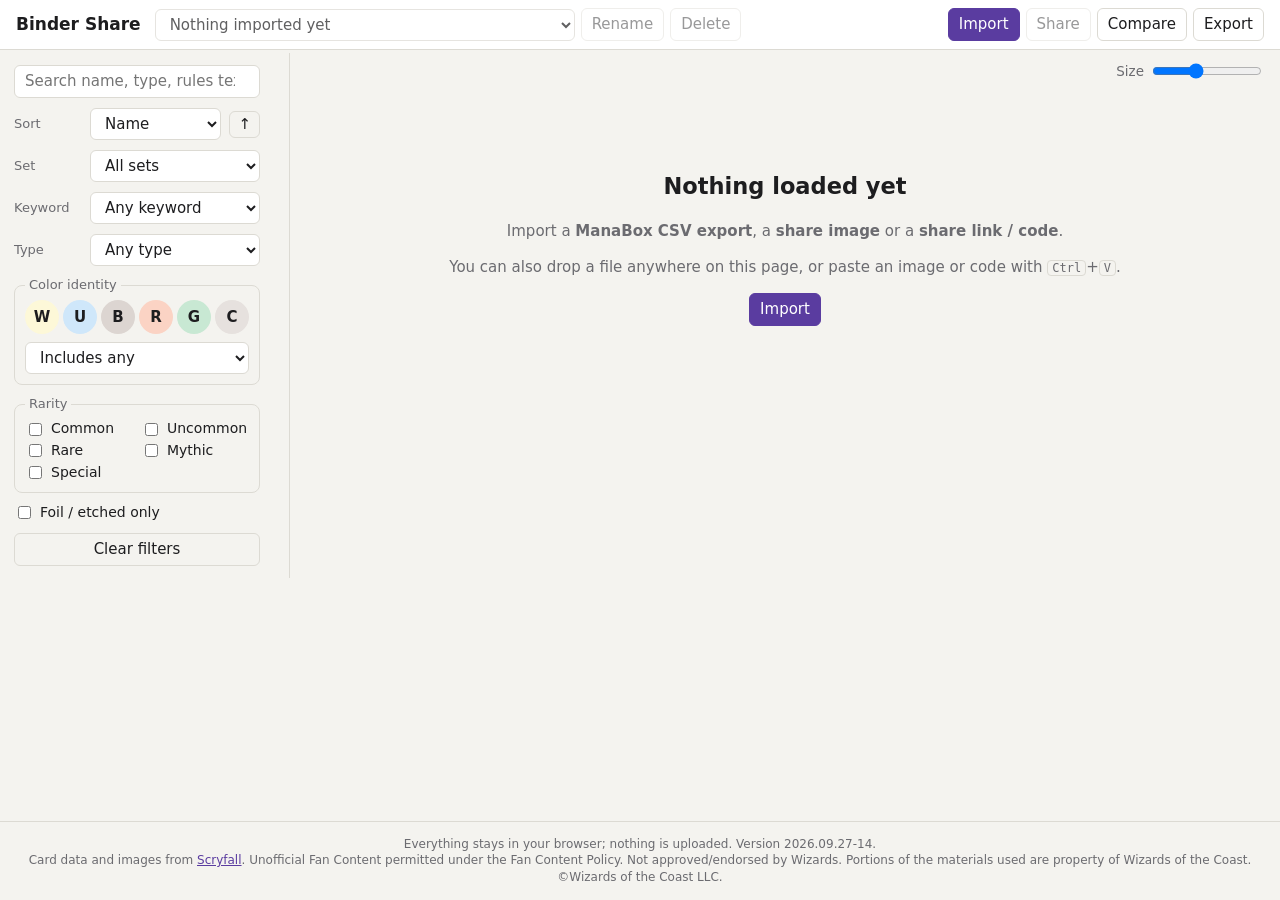
==== index.html @ 9ba2ac3d "merge fix #3" ====
<!doctype html>
<html lang="en">
<head>
<meta charset="utf-8">
<meta name="viewport" content="width=device-width, initial-scale=1">
<title>Binder Share</title>
<meta name="description" content="View, filter and share Magic: The Gathering collections from ManaBox CSV exports. No accounts, nothing stored on a server.">
<meta name="app-version" content="2026.09.27-14">
<link rel="stylesheet" href="style.css?v=2026.09.27-14">
</head>
<body>
<header class="topbar">
  <div class="brand">Binder Share</div>
  <div class="viewpick">
    <label for="viewSelect" class="sr">Showing</label>
    <select id="viewSelect" title="Collection or list to show"></select>
    <button id="renameView" class="ghost" title="Rename">Rename</button>
    <button id="deleteView" class="ghost" title="Remove from this browser">Delete</button>
  </div>
  <div class="actions">
    <button id="importBtn" class="primary">Import</button>
    <button id="shareBtn">Share</button>
    <button id="compareBtn" title="Check a want list against a collection">Compare</button>
    <button id="exportBtn" title="Export for ManaBox, Cardmarket, Moxfield…, or back up all your data">Export</button>
    <button id="filtersToggle" class="only-narrow">Filters</button>
  </div>
</header>

<div class="layout">
  <aside id="sidebar" class="sidebar">
    <div class="field">
      <input id="q" type="search" placeholder="Search name, type, rules text, set…" autocomplete="off">
    </div>
    <div class="field row">
      <label for="sort">Sort</label>
      <select id="sort">
        <option value="name">Name</option>
        <option value="ci">Color identity</option>
        <option value="cmc">Mana value</option>
        <option value="rarity">Rarity</option>
        <option value="price">Price</option>
        <option value="set">Set</option>
        <option value="type">Type</option>
        <option value="qty">Quantity</option>
      </select>
      <button id="sortDir" class="ghost small" title="Sort direction">↑</button>
    </div>
    <div class="field row"><label for="fSet">Set</label><select id="fSet"></select></div>
    <div class="field row"><label for="fKeyword">Keyword</label><select id="fKeyword"></select></div>
    <div class="field row"><label for="fType">Type</label><select id="fType"></select></div>
    <div class="field row" id="binderRow"><label for="fBinder">Binder</label><select id="fBinder"></select></div>
    <fieldset>
      <legend>Color identity</legend>
      <div class="pips" id="pips"></div>
      <select id="colorMode">
        <option value="any">Includes any</option>
        <option value="within">Within (deck identity)</option>
        <option value="exact">Exactly</option>
      </select>
    </fieldset>
    <fieldset>
      <legend>Rarity</legend>
      <div id="rarities" class="checks"></div>
    </fieldset>
    <label class="check"><input type="checkbox" id="fFoil"> Foil / etched only</label>
    <button id="clearFilters" class="ghost wide">Clear filters</button>
    <div class="sidebox" id="setAsideBox">
      <div class="sidelabel">Set aside to</div>
      <select id="activeList"></select>
      <p class="hint">Use <b>+</b> on a card, right-click (long-press on touch), or select cards with Ctrl/Shift-click and press <kbd>A</kbd>.</p>
    </div>
    <div class="sidebox" id="listBox" hidden>
      <p class="hint">In a list: <b>+</b>/<b>−</b> on a card, right-click for more. Select cards and press <kbd>Del</kbd> to remove.</p>
    </div>
  </aside>

  <main>
    <div class="statusbar">
      <span id="stats"></span>
      <span id="priceNote" class="pricenote" hidden><span id="priceWhen"></span><span id="priceChange"></span> <button id="refreshPrices" class="ghost small" title="Fetch current prices from Scryfall">Refresh</button></span>
      <span id="progress" hidden></span>
      <span id="wantChip" class="chip" hidden>Only cards on your want list <button id="wantChipClear" class="ghost small">Show all</button></span>
      <label class="zoom" title="Card size">Size <input id="zoom" type="range" min="100" max="260" value="160"></label>
    </div>
    <div id="empty" class="empty" hidden>
      <h2>Nothing loaded yet</h2>
      <p>Import a <b>ManaBox CSV export</b>, a <b>share image</b> or a <b>share link / code</b>.</p>
      <p>You can also drop a file anywhere on this page, or paste an image or code with <kbd>Ctrl</kbd>+<kbd>V</kbd>.</p>
      <button class="primary" id="emptyImport">Import</button>
    </div>
    <div id="grid" class="grid"></div>
  </main>
</div>

<footer>
  Everything stays in your browser; nothing is uploaded. <span id="appVersion"></span><br> Card data and images from
  <a href="https://scryfall.com" target="_blank" rel="noopener">Scryfall</a>.
  Unofficial Fan Content permitted under the Fan Content Policy. Not approved/endorsed by Wizards.
  Portions of the materials used are property of Wizards of the Coast. ©Wizards of the Coast LLC.
</footer>

<!-- card detail -->
<dialog id="detailDlg" class="dlg">
  <div class="dlg-body detail" id="detailBody"></div>
  <div class="dlg-foot"><div id="detailActions" class="grow"></div><button data-close>Close</button></div>
</dialog>

<!-- import -->
<dialog id="importDlg" class="dlg">
  <h2>Import</h2>
  <div class="dlg-body">
    <div id="dropZone" class="dropzone" tabindex="0">
      <b>Drop a ManaBox CSV, a share image or a backup file here</b>
      <span>or</span>
      <button id="pickFile" class="primary">Choose file…</button>
      <input id="fileInput" type="file" accept=".csv,text/csv,image/*,.json,application/json" hidden>
    </div>
    <label for="codeInput" class="sidelabel">…or paste a share link or code</label>
    <textarea id="codeInput" rows="3" placeholder="https://…#MTG1:…  or  MTG1:…"></textarea>
    <p class="hint">Tip: copy a share image in your chat app and press <kbd>Ctrl</kbd>+<kbd>V</kbd> anywhere on this page.</p>
    <p id="importMsg" class="msg"></p>
  </div>
  <div class="dlg-foot"><button id="importCode" class="primary">Import code</button><button data-close>Close</button></div>
</dialog>

<!-- share -->
<dialog id="shareDlg" class="dlg wide">
  <h2>Share</h2>
  <div class="dlg-body">
    <div class="share-top">
      <label>Title <input id="shareTitle" type="text" maxlength="80"></label>
      <span id="shareInfo" class="hint"></span>
    </div>
    <div class="seg" role="tablist" aria-label="What to share">
      <button role="tab" data-mode="sheet" aria-selected="true">Card sheet</button>
      <button role="tab" data-mode="qr" aria-selected="false">QR code only</button>
      <button role="tab" data-mode="text" aria-selected="false">Link / code</button>
    </div>
    <p id="modeHelp" class="hint"></p>
    <div id="sheetOpts" class="share-opts">
      <label>Columns <input id="shareCols" type="number" min="2" max="12" value="6"></label>
      <label class="check"><input id="sharePrices" type="checkbox" checked> Prices</label>
      <label class="check"><input id="sharePics" type="checkbox" checked> Card pictures</label>
    </div>
    <div id="imgWrap" class="sheet-wrap"><canvas id="sheet"></canvas></div>
    <div id="textWrap" class="textwrap" hidden>
      <label for="linkOut" class="sidelabel">Link: opens the site with these cards</label>
      <div class="copyrow"><input id="linkOut" type="text" readonly><button id="copyLink" class="primary">Copy link</button></div>
      <label for="codeOut" class="sidelabel">Code: paste into Import on the site</label>
      <div class="copyrow"><textarea id="codeOut" rows="4" readonly></textarea><button id="copyCode">Copy code</button></div>
    </div>
  </div>
  <div class="dlg-foot">
    <span id="shareMsg" class="msg grow"></span>
    <button id="copyImg" class="primary">Copy image</button>
    <button id="downloadImg">Download PNG</button>
    <button data-close>Close</button>
  </div>
</dialog>

<!-- compare want list -->
<dialog id="compareDlg" class="dlg wide">
  <h2>Compare a want list</h2>
  <div class="dlg-body">
    <div class="compare-in">
      <div class="grow">
        <label for="wantInput" class="sidelabel">Want list: copy it from Cardmarket (or type lines like “2 Sol Ring”) and paste here</label>
        <textarea id="wantInput" rows="7" placeholder="1&#10;Bloodstained Mire&#10;&#10;2 Sol Ring"></textarea>
      </div>
      <div class="compare-side">
        <label for="wantAgainst" class="sidelabel">Compare against</label>
        <select id="wantAgainst"></select>
        <button id="runCompare" class="primary">Compare</button>
      </div>
    </div>
    <p id="compareMsg" class="msg"></p>
    <div id="compareOut"></div>
  </div>
  <div class="dlg-foot">
    <button id="copyToBuy" disabled title="Cards you still need, one “quantity name” per line">Copy cards to buy</button>
    <button id="showOwned" disabled>Show owned in gallery</button>
    <button id="asideOwned" disabled title="Put the copies you own into a list, so you know what to pull from your binders">Set aside owned…</button>
    <button data-close>Close</button>
  </div>
</dialog>

<!-- export & backup -->
<dialog id="exportDlg" class="dlg wide">
  <h2>Export &amp; backup</h2>
  <div class="dlg-body">
    <p class="hint" id="exportWhat"></p>
    <fieldset class="formats">
      <legend>Format</legend>
      <label class="check"><input type="radio" name="fmt" value="manabox" checked> <span><b>ManaBox CSV</b> <span class="hint">same columns as a ManaBox export</span></span></label>
      <label class="check"><input type="radio" name="fmt" value="cardmarket"> <span><b>Cardmarket want list</b> <span class="hint">“1 Card Name” per line, for pasting</span></span></label>
      <label class="check"><input type="radio" name="fmt" value="moxfield"> <span><b>Moxfield / Archidekt / Arena text</b> <span class="hint">“1 Sol Ring (DSC) 94 *F*”</span></span></label>
      <label class="check"><input type="radio" name="fmt" value="csv"> <span><b>Spreadsheet CSV</b> <span class="hint">quantity, name, set, number, finish, rarity, price</span></span></label>
    </fieldset>
    <textarea id="exportOut" rows="10" readonly></textarea>
    <div class="row-btns">
      <button id="exportCopy" class="primary">Copy</button>
      <button id="exportDownload">Download file</button>
      <span id="exportMsg" class="msg"></span>
    </div>
    <hr class="sep">
    <h3 class="subhead">Backup</h3>
    <p class="hint">Everything is stored only in this browser. A backup file holds all your collections, lists and your last want list, so you can restore them after clearing browser data or move them to another device.</p>
    <div class="row-btns">
      <button id="backupBtn">Download backup</button>
      <button id="restoreBtn">Restore from backup…</button>
      <input id="restoreInput" type="file" accept=".json,application/json" hidden>
      <span id="backupMsg" class="msg"></span>
    </div>
  </div>
  <div class="dlg-foot"><button data-close>Close</button></div>
</dialog>

<!-- generic choice (replace / keep both …) -->
<dialog id="askDlg" class="dlg narrow">
  <h2 id="askTitle"></h2>
  <div class="dlg-body"><p id="askText"></p>
    <div id="askSelectWrap" class="ask-select" hidden><label for="askSelect" id="askSelectLabel"></label><select id="askSelect"></select></div>
  </div>
  <div class="dlg-foot" id="askBtns"></div>
</dialog>

<div id="ctxMenu" class="ctx" hidden></div>
<div id="toast" class="toast" hidden></div>
<div id="dropOverlay" class="drop-overlay" hidden>Drop to import</div>

<script src="vendor/qrcode-generator.js?v=2.0.4"></script>
<script src="vendor/zxing-reader.js?v=3.1.4"></script>
<script src="app.js?v=2026.09.27-14"></script>
</body>
</html>
---- style.css ----
:root {
  --bg: #f4f3ef; --panel: #ffffff; --fg: #1d1d1f; --muted: #6b6b70; --line: #dcdad3;
  --accent: #5a3ca0; --accent-fg: #ffffff; --sel: #2f7de1; --danger: #b3261e;
  --radius: 8px; --tile: 160px;
  color-scheme: light;
}
@media (prefers-color-scheme: dark) {
  :root {
    --bg: #141416; --panel: #1f1f23; --fg: #ececec; --muted: #9a9aa2; --line: #34343a;
    --accent: #a58bf0; --accent-fg: #141416; --sel: #5aa2ff; --danger: #ff8a80;
    color-scheme: dark;
  }
}
* { box-sizing: border-box; }
[hidden] { display: none !important; }
html, body { margin: 0; }
body {
  background: var(--bg); color: var(--fg);
  font: 15px/1.4 system-ui, -apple-system, "Segoe UI", Roboto, sans-serif;
  min-height: 100vh; display: flex; flex-direction: column;
}
a { color: var(--accent); }
button, input, select, textarea {
  font: inherit; color: var(--fg); background: var(--panel);
  border: 1px solid var(--line); border-radius: 6px; padding: 5px 10px;
}
button { cursor: pointer; }
button:hover { border-color: var(--muted); }
button.primary { background: var(--accent); color: var(--accent-fg); border-color: var(--accent); }
button.ghost { background: transparent; }
button.small { padding: 2px 8px; }
button.wide { width: 100%; }
button:disabled { opacity: .45; cursor: default; }
kbd { border: 1px solid var(--line); border-radius: 4px; padding: 0 4px; font-size: 12px; }
.sr { position: absolute; width: 1px; height: 1px; overflow: hidden; clip: rect(0 0 0 0); }

/* top bar */
.topbar {
  position: sticky; top: 0; z-index: 20; display: flex; flex-wrap: wrap; align-items: center;
  gap: 8px 14px; padding: 8px 16px; background: var(--panel); border-bottom: 1px solid var(--line);
}
.brand { font-weight: 700; font-size: 17px; }
.viewpick { display: flex; gap: 6px; align-items: center; flex: 1 1 280px; min-width: 0; }
.viewpick select { flex: 1 1 auto; min-width: 0; max-width: 420px; }
.actions { display: flex; flex-wrap: wrap; gap: 6px; }
.only-narrow { display: none; }

/* layout */
.layout { flex: 1; display: flex; align-items: flex-start; }
.sidebar {
  position: sticky; top: 53px; width: 290px; flex: 0 0 290px; max-height: calc(100vh - 53px);
  overflow-y: auto; overflow-x: hidden; scrollbar-gutter: stable;
  padding: 12px 14px; border-right: 1px solid var(--line); display: flex; flex-direction: column; gap: 10px;
}
.field input[type=search] { width: 100%; }
.field.row { display: flex; align-items: center; gap: 8px; }
.field.row label { flex: 0 0 68px; color: var(--muted); font-size: 13px; }
.field.row select { flex: 1; min-width: 0; }
fieldset { border: 1px solid var(--line); border-radius: var(--radius); padding: 6px 10px 10px; margin: 0; }
legend { color: var(--muted); font-size: 13px; padding: 0 4px; }
.pips { display: flex; gap: 4px; margin-bottom: 8px; }
.pips .pip { flex: 1 1 0; min-width: 0; max-width: 34px; aspect-ratio: 1; height: auto; }
.pip { width: 32px; height: 32px; padding: 0; border-radius: 50%; font-weight: 700; }
#colorMode { width: 100%; }
.checks { display: grid; grid-template-columns: 1fr 1fr; gap: 2px 8px; }
.check { display: flex; align-items: center; gap: 6px; font-size: 14px; cursor: pointer; }
.sidebox { border-top: 1px solid var(--line); padding-top: 10px; }
.sidebox select { width: 100%; }
.sidelabel { color: var(--muted); font-size: 13px; margin-bottom: 4px; display: block; }
.hint { color: var(--muted); font-size: 12.5px; margin: 6px 0 0; }

main { flex: 1; min-width: 0; padding: 0 16px 24px; }
.statusbar {
  display: flex; flex-wrap: wrap; align-items: center; gap: 6px 16px; padding: 10px 0;
  color: var(--muted); font-size: 13.5px;
}
#progress { color: var(--accent); }
.zoom { margin-left: auto; display: flex; align-items: center; gap: 6px; }
.zoom input { width: 110px; padding: 0; }

/* grid */
.grid { display: grid; grid-template-columns: repeat(auto-fill, minmax(var(--tile), 1fr)); gap: 14px; }
.tile { margin: 0; position: relative; user-select: none; -webkit-user-select: none; -webkit-touch-callout: none; }
.tile .art {
  position: relative; aspect-ratio: 488 / 680; border-radius: 4.75% / 3.5%; overflow: hidden;
  background: var(--line); cursor: pointer; outline: 3px solid transparent; outline-offset: 2px;
}
.tile.sel .art { outline-color: var(--sel); }
.tile img { width: 100%; height: 100%; display: block; object-fit: cover; }
.tile .ph {
  position: absolute; inset: 0; display: flex; flex-direction: column; align-items: center; justify-content: center;
  text-align: center; padding: 10px; font-size: 13px; gap: 6px; color: var(--muted);
}
.tile .ph b { color: var(--fg); }
.badge, .foil {
  position: absolute; font-size: 12px; font-weight: 700; color: #fff; border-radius: 10px; padding: 2px 7px;
  pointer-events: none;
}
.badge { top: 5%; right: 6%; background: rgba(0,0,0,.78); }
.foil { bottom: 4%; left: 6%; background: rgba(90,60,160,.92); }
.cap { display: flex; align-items: center; gap: 4px; margin-top: 4px; font-size: 12px; color: var(--muted); }
.cap .meta { flex: 1; min-width: 0; overflow: hidden; }
.cap .nm { color: var(--fg); font-weight: 600; white-space: nowrap; overflow: hidden; text-overflow: ellipsis; }
.cap .sub { display: flex; justify-content: space-between; gap: 4px; }
.cap .sub span:first-child { white-space: nowrap; overflow: hidden; text-overflow: ellipsis; }
.cap button { padding: 0; width: 28px; height: 28px; border-radius: 50%; font-weight: 700; flex: 0 0 auto; line-height: 1; }

.empty { text-align: center; padding: 60px 20px; color: var(--muted); }
.empty h2 { color: var(--fg); }

footer { color: var(--muted); font-size: 12px; text-align: center; padding: 14px 16px; border-top: 1px solid var(--line); }

/* dialogs */
.dlg {
  border: 1px solid var(--line); border-radius: 12px; background: var(--panel); color: var(--fg);
  padding: 0; width: min(760px, 94vw); max-height: 90vh;
}
.dlg[open] { display: flex; flex-direction: column; }
.dlg.wide { width: min(1200px, 96vw); }
.dlg::backdrop { background: rgba(0,0,0,.55); }
.dlg h2 { margin: 0; padding: 14px 18px 0; font-size: 18px; }
.dlg-body { padding: 14px 18px; overflow: auto; }
.dlg-foot {
  display: flex; flex-wrap: wrap; gap: 8px; align-items: center; justify-content: flex-end;
  padding: 10px 18px; border-top: 1px solid var(--line);
}
.grow { flex: 1; }
.msg { font-size: 13.5px; color: var(--muted); margin: 8px 0 0; }
.msg.err { color: var(--danger); }
.detail { display: flex; flex-wrap: wrap; gap: 18px; }
.detail .imgs { display: flex; gap: 8px; flex: 0 1 auto; }
.detail .imgs img { width: min(260px, 42vw); border-radius: 4.75% / 3.5%; }
.detail .txt { flex: 1 1 260px; }
.detail h3 { margin: 0 0 4px; }
.detail .oracle { white-space: pre-wrap; margin: 8px 0; }
.detail table { border-collapse: collapse; font-size: 14px; margin-top: 8px; }
.detail td { padding: 2px 12px 2px 0; vertical-align: top; }
.detail td:first-child { color: var(--muted); }
#detailActions { display: flex; flex-wrap: wrap; gap: 6px; align-items: center; }

.dropzone {
  border: 2px dashed var(--line); border-radius: var(--radius); padding: 26px 16px; text-align: center;
  display: flex; flex-direction: column; gap: 8px; align-items: center; margin-bottom: 14px;
}
.dropzone.over { border-color: var(--accent); }
#codeInput { width: 100%; font-family: ui-monospace, monospace; font-size: 12px; }

.share-top { display: flex; flex-wrap: wrap; gap: 8px 16px; align-items: center; margin-bottom: 12px; }
.share-top input { width: 260px; max-width: 70vw; }
.seg { display: inline-flex; border: 1px solid var(--line); border-radius: 8px; overflow: hidden; flex-wrap: wrap; }
.seg button { border: 0; border-radius: 0; padding: 7px 14px; background: transparent; }
.seg button + button { border-left: 1px solid var(--line); }
.seg button[aria-selected=true] { background: var(--accent); color: var(--accent-fg); }
.textwrap { display: flex; flex-direction: column; gap: 6px; margin-top: 10px; }
.copyrow { display: flex; gap: 8px; align-items: flex-start; margin-bottom: 8px; }
.copyrow input, .copyrow textarea { flex: 1; min-width: 0; font-family: ui-monospace, monospace; font-size: 12px; }
#sheetOpts { margin-bottom: 4px; }
.share-opts { display: flex; flex-wrap: wrap; gap: 10px 16px; align-items: center; }
.share-opts input[type=text] { width: 240px; }
.share-opts input[type=number] { width: 64px; }
.sheet-wrap { overflow: auto; border: 1px solid var(--line); border-radius: var(--radius); max-height: 60vh; margin-top: 10px; background: #f4f3ef; }
#sheet { display: block; max-width: 100%; height: auto; margin: 0 auto; }

/* context menu, toast, overlay */
.ctx {
  position: fixed; z-index: 50; min-width: 220px; background: var(--panel); border: 1px solid var(--line);
  border-radius: 8px; padding: 4px; box-shadow: 0 8px 28px rgba(0,0,0,.25);
}
.ctx .head { padding: 6px 10px; color: var(--muted); font-size: 12.5px; }
.ctx button {
  display: flex; justify-content: space-between; gap: 16px; width: 100%; text-align: left;
  border: 0; background: transparent; padding: 7px 10px; border-radius: 5px;
}
.ctx button:hover { background: var(--bg); }
.ctx button span { color: var(--muted); font-size: 12px; }
.ctx hr { border: 0; border-top: 1px solid var(--line); margin: 4px 0; }
.toast {
  position: fixed; left: 50%; bottom: 22px; transform: translateX(-50%); z-index: 60; max-width: 92vw;
  background: var(--fg); color: var(--bg); padding: 9px 16px; border-radius: 8px; font-size: 14px;
}
.drop-overlay {
  position: fixed; inset: 0; z-index: 70; display: flex; align-items: center; justify-content: center;
  background: rgba(90,60,160,.25); font-size: 24px; font-weight: 700; color: var(--fg);
  border: 4px dashed var(--accent); pointer-events: none;
}

/* narrow screens */
@media (max-width: 760px) {
  .only-narrow { display: inline-block; }
  .brand { display: none; }
  .topbar { padding: 8px 10px; }
  .topbar button { padding: 5px 9px; }
  .viewpick { flex-basis: 100%; }
  .sidebar {
    display: none; position: fixed; top: 0; left: 0; bottom: 0; z-index: 40; width: min(300px, 86vw);
    max-height: none; background: var(--panel); box-shadow: 0 0 30px rgba(0,0,0,.35);
  }
  .sidebar.open { display: flex; }
  main { padding: 0 10px 20px; }
  .grid { gap: 10px; }
  .zoom { display: none; }
  .seg { display: flex; flex-wrap: nowrap; width: 100%; }
  .seg button { flex: 1 1 auto; padding: 7px 6px; font-size: 14px; white-space: nowrap; }
  .grid { grid-template-columns: repeat(auto-fill, minmax(min(var(--tile), 44vw), 1fr)); }
}

/* compare */
.chip { display: inline-flex; align-items: center; gap: 6px; background: var(--accent); color: var(--accent-fg); border-radius: 14px; padding: 2px 4px 2px 10px; font-size: 13px; }
.chip button { color: var(--accent-fg); border-color: transparent; }
.compare-in { display: flex; flex-wrap: wrap; gap: 12px 16px; align-items: flex-end; }
.compare-in textarea { width: 100%; font-size: 13px; }
.compare-side { display: flex; flex-direction: column; gap: 8px; min-width: 220px; }
.cmp-sum { display: flex; flex-wrap: wrap; gap: 8px; margin: 12px 0 4px; }
.cmp-sum span { border-radius: 14px; padding: 3px 12px; font-weight: 600; font-size: 14px; }
.st-have { background: #2e7d32; color: #fff; }
.st-part { background: #b26a00; color: #fff; }
.st-need { background: var(--line); color: var(--fg); }
.cmp-table { width: 100%; border-collapse: collapse; font-size: 14px; margin-top: 10px; }
.cmp-table th { text-align: left; color: var(--muted); font-weight: 600; font-size: 12.5px; padding: 6px 8px; border-bottom: 1px solid var(--line); }
.cmp-table td { padding: 6px 8px; border-bottom: 1px solid var(--line); vertical-align: top; }
.cmp-table td.num { text-align: right; white-space: nowrap; }
.cmp-table .prints { color: var(--muted); font-size: 12.5px; }
.cmp-table tr.group td { background: var(--bg); font-weight: 700; }
.cmp-table th.num { text-align: right; }
.pricenote { display: inline-flex; align-items: center; gap: 6px; font-size: 12.5px; }
.statusbar #stats { color: var(--fg); }
#codeOut { word-break: break-all; resize: vertical; min-height: 4.5em; }

/* export, backup, choice dialog, price change */
.dlg.narrow { width: min(560px, 94vw); }
.formats { display: flex; flex-direction: column; gap: 6px; margin-bottom: 10px; }
.formats .check { align-items: flex-start; }
.formats .check input { margin-top: 3px; }
#exportOut { width: 100%; font-family: ui-monospace, monospace; font-size: 12px; white-space: pre; }
.row-btns { display: flex; flex-wrap: wrap; gap: 8px; align-items: center; margin-top: 8px; }
.row-btns .msg { margin: 0; }
.sep { border: 0; border-top: 1px solid var(--line); margin: 16px 0 10px; }
.subhead { margin: 0 0 4px; font-size: 16px; }
.up { color: #2e7d32; font-weight: 600; }
.down { color: var(--danger); font-weight: 600; }
@media (prefers-color-scheme: dark) { .up { color: #81c784; } }
#askText { white-space: pre-line; margin: 0; }

/* color identity pips in Magic's mana colors: pale when off, full color with a ring when selected */
.pip { --tint: #e2ddda; --full: #8e8884; --on-fg: #fff;
  background: var(--tint); color: #1d1d1f; border: 2px solid transparent; transition: background .12s, box-shadow .12s; }
.pip[data-c="W"] { --tint: #fdf8d8; --full: #efe0a0; --on-fg: #3a3000; }
.pip[data-c="U"] { --tint: #cfe7fa; --full: #1e6fc2; }
.pip[data-c="B"] { --tint: #dcd5d1; --full: #2b2522; }
.pip[data-c="R"] { --tint: #fbd3c4; --full: #d23a2e; }
.pip[data-c="G"] { --tint: #c8e8d3; --full: #1f8a4c; }
.pip[data-c="C"] { --tint: #e6e1de; --full: #8e8884; }
.pip:hover { border-color: var(--full); }
.pip.on { background: var(--full); color: var(--on-fg); border-color: var(--ring, var(--full)); box-shadow: 0 0 0 2px var(--panel), 0 0 0 4px var(--ring, var(--full)); }
@media (prefers-color-scheme: dark) { .pip[data-c="B"] { --ring: #cfc6c1; } }
.ask-select { display: flex; align-items: center; gap: 10px; margin-top: 14px; }
.ask-select label { color: var(--muted); font-size: 13.5px; }
.ask-select select { flex: 1; min-width: 0; }
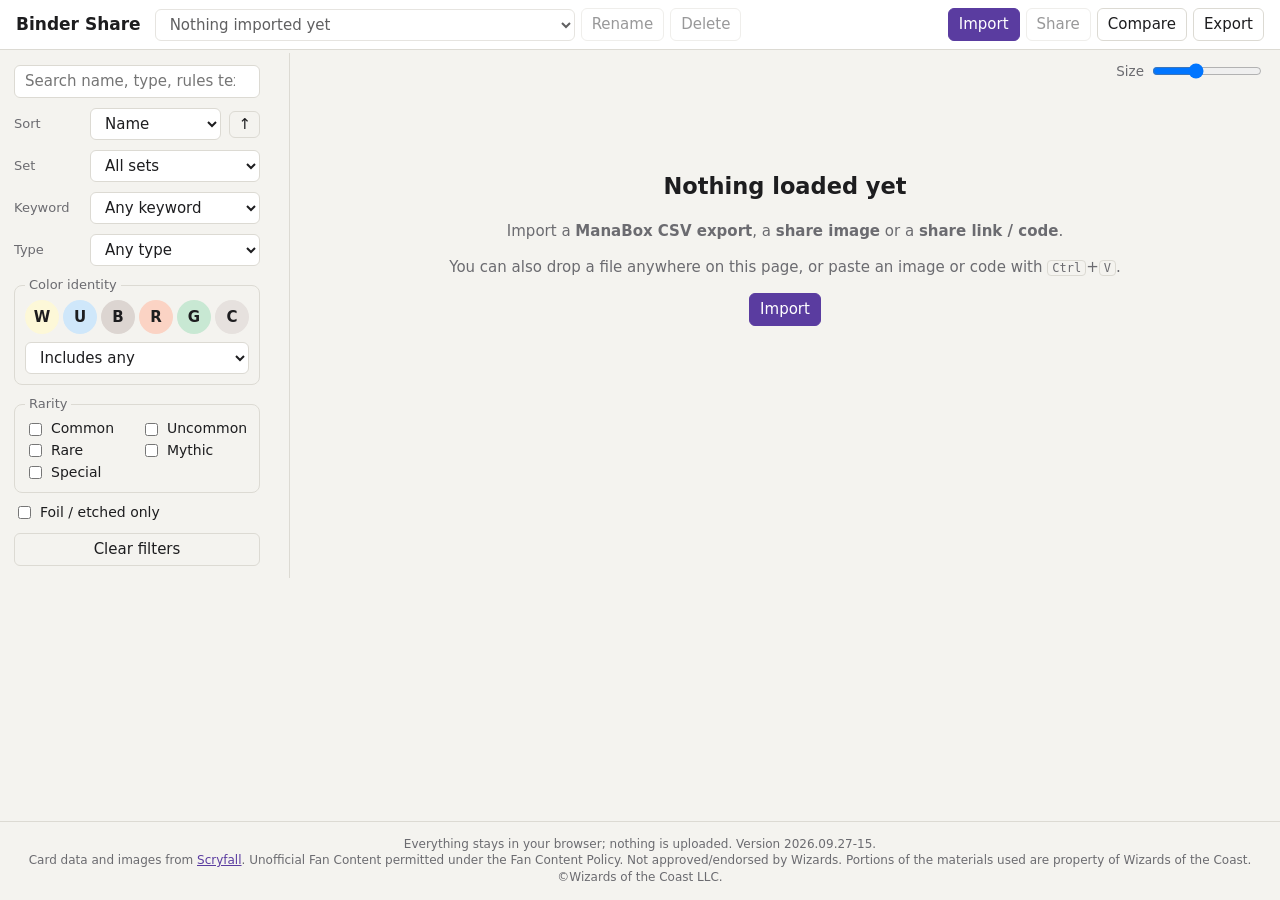
==== commit 3276d503: "Additional merge options when importing." ====
--- a/index.html
+++ b/index.html
@@ -5,8 +5,8 @@
 <meta name="viewport" content="width=device-width, initial-scale=1">
 <title>Binder Share</title>
 <meta name="description" content="View, filter and share Magic: The Gathering collections from ManaBox CSV exports. No accounts, nothing stored on a server.">
-<meta name="app-version" content="2026.09.27-14">
-<link rel="stylesheet" href="style.css?v=2026.09.27-14">
+<meta name="app-version" content="2026.09.27-15">
+<link rel="stylesheet" href="style.css?v=2026.09.27-15">
 </head>
 <body>
 <header class="topbar">
@@ -220,6 +220,8 @@
   <h2 id="askTitle"></h2>
   <div class="dlg-body"><p id="askText"></p>
     <div id="askSelectWrap" class="ask-select" hidden><label for="askSelect" id="askSelectLabel"></label><select id="askSelect"></select></div>
+    <p id="askHint" class="hint" hidden></p>
+    <fieldset id="askRadios" class="ask-radios" hidden><legend id="askRadiosLabel"></legend><div id="askRadioList"></div></fieldset>
   </div>
   <div class="dlg-foot" id="askBtns"></div>
 </dialog>
@@ -230,6 +232,6 @@
 
 <script src="vendor/qrcode-generator.js?v=2.0.4"></script>
 <script src="vendor/zxing-reader.js?v=3.1.4"></script>
-<script src="app.js?v=2026.09.27-14"></script>
+<script src="app.js?v=2026.09.27-15"></script>
 </body>
 </html>
--- a/style.css
+++ b/style.css
@@ -256,3 +256,7 @@
 .ask-select { display: flex; align-items: center; gap: 10px; margin-top: 14px; }
 .ask-select label { color: var(--muted); font-size: 13.5px; }
 .ask-select select { flex: 1; min-width: 0; }
+.ask-radios { margin-top: 12px; display: flex; flex-direction: column; gap: 4px; }
+.ask-radios .check { align-items: flex-start; }
+.ask-radios .check input { margin-top: 3px; }
+#askHint { margin-top: 8px; }
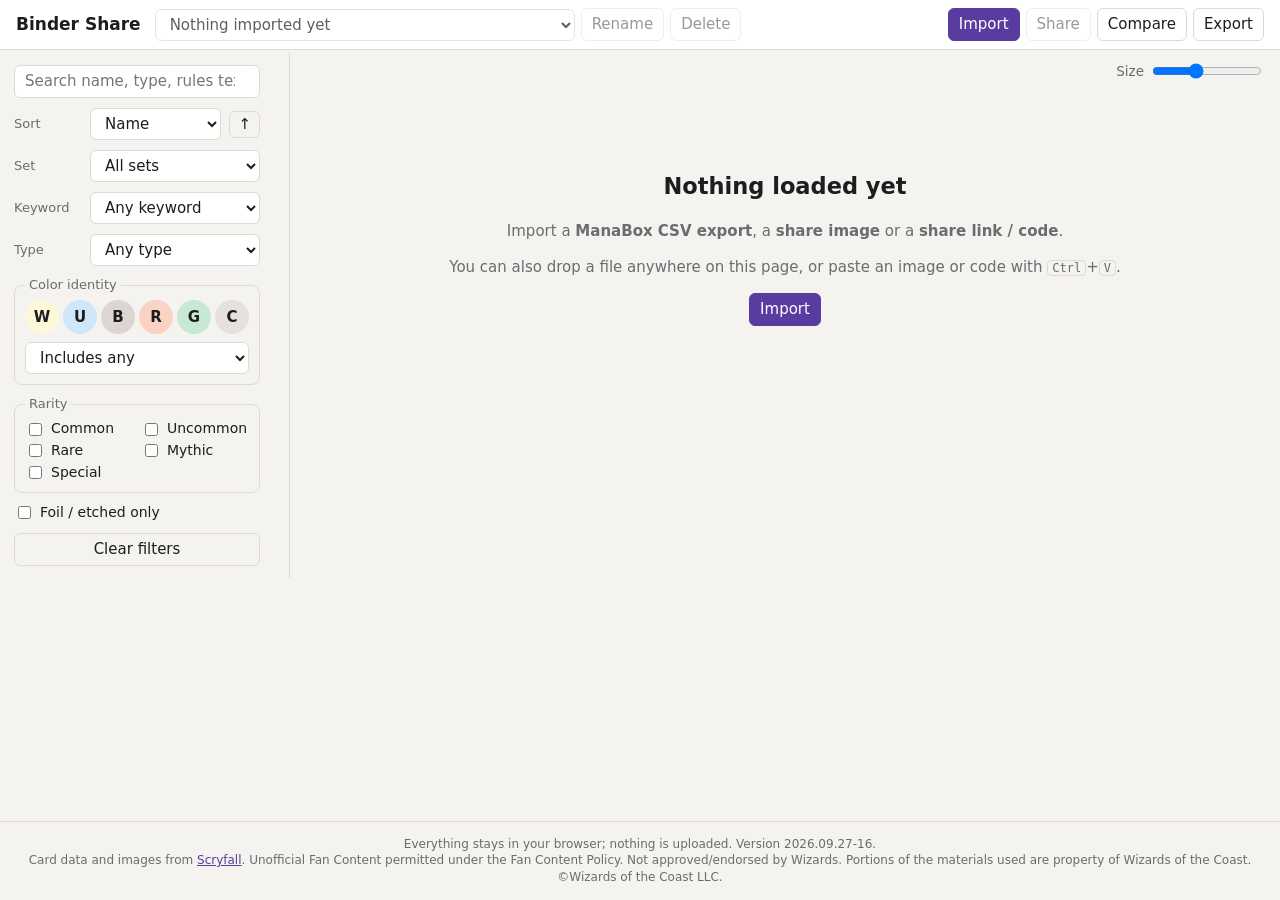
==== commit 9e051401: ".csv merge fix for duplicates" ====
--- a/index.html
+++ b/index.html
@@ -5,8 +5,8 @@
 <meta name="viewport" content="width=device-width, initial-scale=1">
 <title>Binder Share</title>
 <meta name="description" content="View, filter and share Magic: The Gathering collections from ManaBox CSV exports. No accounts, nothing stored on a server.">
-<meta name="app-version" content="2026.09.27-15">
-<link rel="stylesheet" href="style.css?v=2026.09.27-15">
+<meta name="app-version" content="2026.09.27-16">
+<link rel="stylesheet" href="style.css?v=2026.09.27-16">
 </head>
 <body>
 <header class="topbar">
@@ -232,6 +232,6 @@
 
 <script src="vendor/qrcode-generator.js?v=2.0.4"></script>
 <script src="vendor/zxing-reader.js?v=3.1.4"></script>
-<script src="app.js?v=2026.09.27-15"></script>
+<script src="app.js?v=2026.09.27-16"></script>
 </body>
 </html>
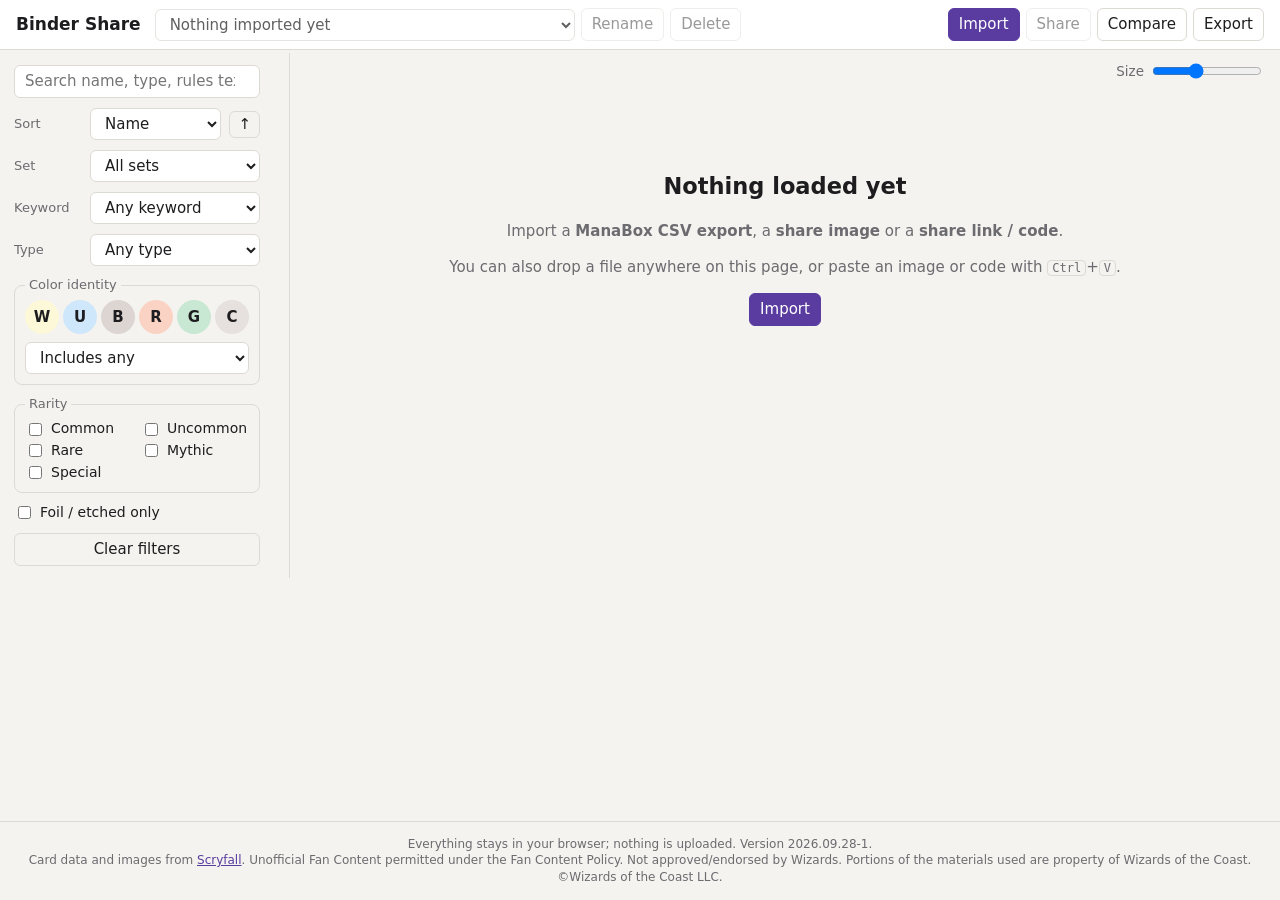
==== commit 51d52ffd: "Wording changes." ====
--- a/index.html
+++ b/index.html
@@ -5,8 +5,8 @@
 <meta name="viewport" content="width=device-width, initial-scale=1">
 <title>Binder Share</title>
 <meta name="description" content="View, filter and share Magic: The Gathering collections from ManaBox CSV exports. No accounts, nothing stored on a server.">
-<meta name="app-version" content="2026.09.27-16">
-<link rel="stylesheet" href="style.css?v=2026.09.27-16">
+<meta name="app-version" content="2026.09.28-1">
+<link rel="stylesheet" href="style.css?v=2026.09.28-1">
 </head>
 <body>
 <header class="topbar">
@@ -222,6 +222,7 @@
     <div id="askSelectWrap" class="ask-select" hidden><label for="askSelect" id="askSelectLabel"></label><select id="askSelect"></select></div>
     <p id="askHint" class="hint" hidden></p>
     <fieldset id="askRadios" class="ask-radios" hidden><legend id="askRadiosLabel"></legend><div id="askRadioList"></div></fieldset>
+    <p id="askResult" class="ask-result" hidden></p>
   </div>
   <div class="dlg-foot" id="askBtns"></div>
 </dialog>
@@ -232,6 +233,6 @@
 
 <script src="vendor/qrcode-generator.js?v=2.0.4"></script>
 <script src="vendor/zxing-reader.js?v=3.1.4"></script>
-<script src="app.js?v=2026.09.27-16"></script>
+<script src="app.js?v=2026.09.28-1"></script>
 </body>
 </html>
--- a/style.css
+++ b/style.css
@@ -260,3 +260,4 @@
 .ask-radios .check { align-items: flex-start; }
 .ask-radios .check input { margin-top: 3px; }
 #askHint { margin-top: 8px; }
+.ask-result { margin: 10px 0 0; font-weight: 600; }
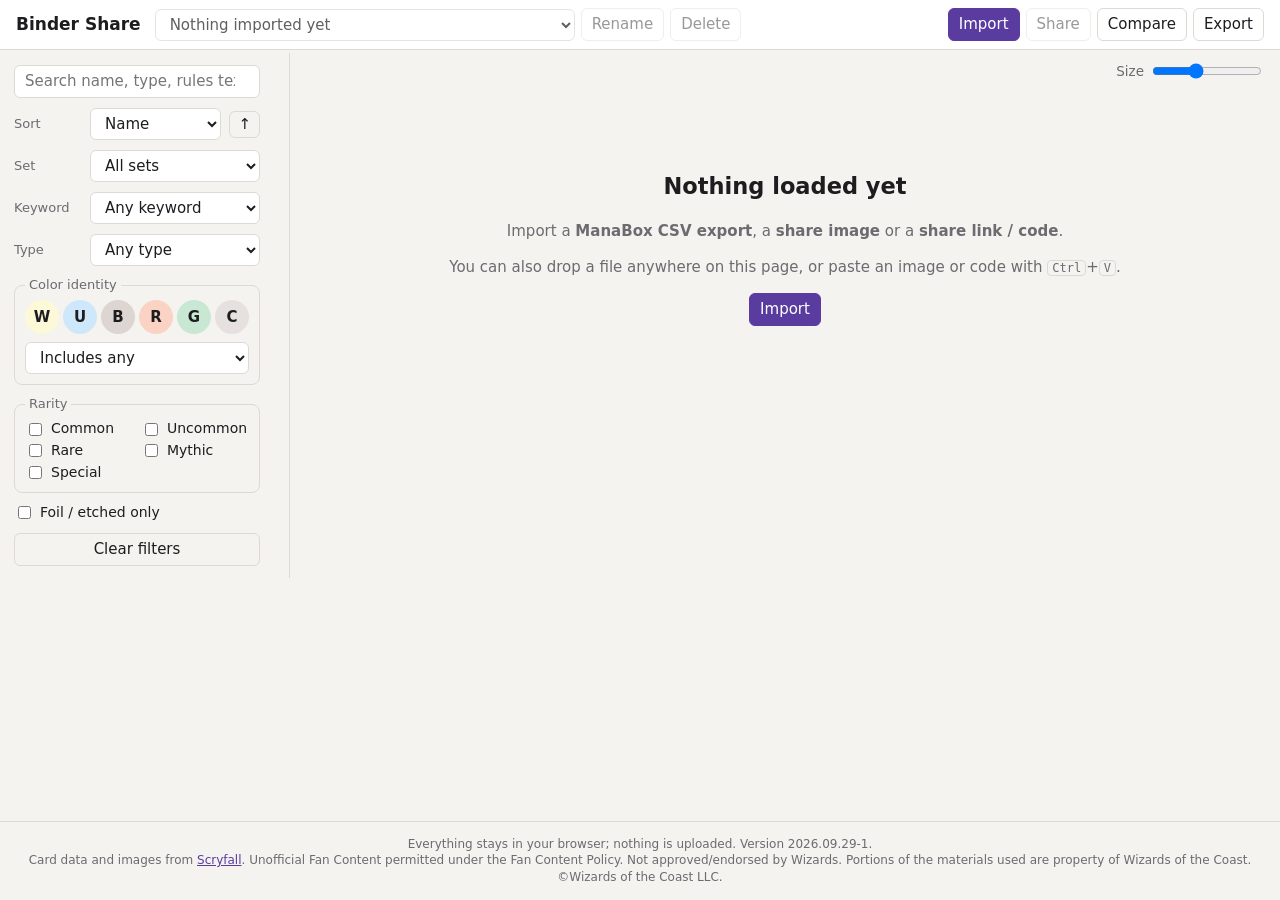
==== commit 80be5692: "text fixing." ====
--- a/index.html
+++ b/index.html
@@ -5,8 +5,8 @@
 <meta name="viewport" content="width=device-width, initial-scale=1">
 <title>Binder Share</title>
 <meta name="description" content="View, filter and share Magic: The Gathering collections from ManaBox CSV exports. No accounts, nothing stored on a server.">
-<meta name="app-version" content="2026.09.28-1">
-<link rel="stylesheet" href="style.css?v=2026.09.28-1">
+<meta name="app-version" content="2026.09.29-1">
+<link rel="stylesheet" href="style.css?v=2026.09.29-1">
 </head>
 <body>
 <header class="topbar">
@@ -233,6 +233,6 @@
 
 <script src="vendor/qrcode-generator.js?v=2.0.4"></script>
 <script src="vendor/zxing-reader.js?v=3.1.4"></script>
-<script src="app.js?v=2026.09.28-1"></script>
+<script src="app.js?v=2026.09.29-1"></script>
 </body>
 </html>
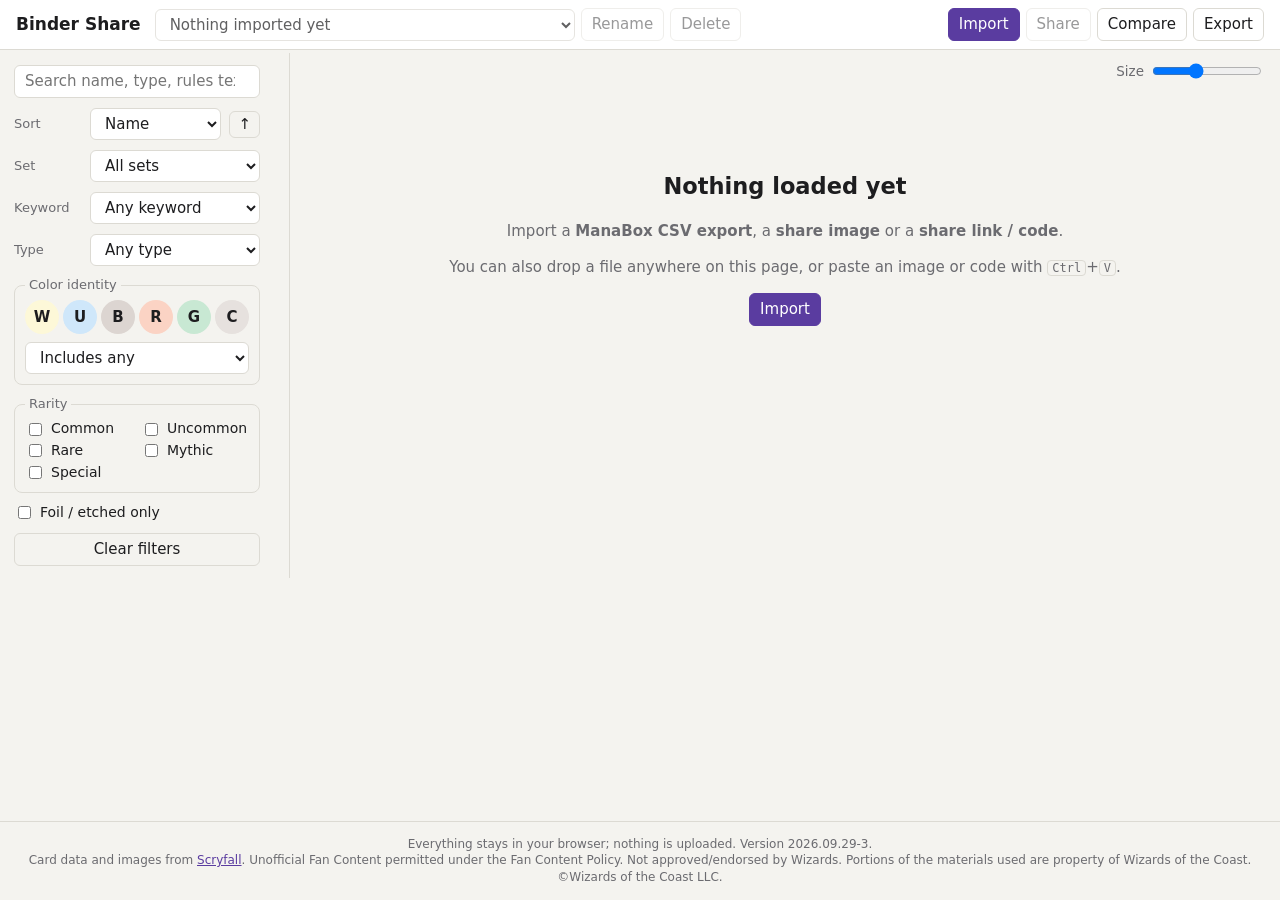
==== commit 4b9aefd9: "Removed 'add to side' button Also added remove from collection button" ====
--- a/index.html
+++ b/index.html
@@ -5,8 +5,8 @@
 <meta name="viewport" content="width=device-width, initial-scale=1">
 <title>Binder Share</title>
 <meta name="description" content="View, filter and share Magic: The Gathering collections from ManaBox CSV exports. No accounts, nothing stored on a server.">
-<meta name="app-version" content="2026.09.29-1">
-<link rel="stylesheet" href="style.css?v=2026.09.29-1">
+<meta name="app-version" content="2026.09.29-3">
+<link rel="stylesheet" href="style.css?v=2026.09.29-3">
 </head>
 <body>
 <header class="topbar">
@@ -67,7 +67,8 @@
     <div class="sidebox" id="setAsideBox">
       <div class="sidelabel">Set aside to</div>
       <select id="activeList"></select>
-      <p class="hint">Use <b>+</b> on a card, right-click (long-press on touch), or select cards with Ctrl/Shift-click and press <kbd>A</kbd>.</p>
+      <p class="hint">Click a card and use <b>Set aside 1</b>, right-click (long-press on touch), or select cards with Ctrl/Shift-click and press <kbd>A</kbd>.</p>
+      <p class="hint">To remove cards from the collection, right-click them or select them and press <kbd>Del</kbd>. You're always asked first.</p>
     </div>
     <div class="sidebox" id="listBox" hidden>
       <p class="hint">In a list: <b>+</b>/<b>−</b> on a card, right-click for more. Select cards and press <kbd>Del</kbd> to remove.</p>
@@ -233,6 +234,6 @@
 
 <script src="vendor/qrcode-generator.js?v=2.0.4"></script>
 <script src="vendor/zxing-reader.js?v=3.1.4"></script>
-<script src="app.js?v=2026.09.29-1"></script>
+<script src="app.js?v=2026.09.29-3"></script>
 </body>
 </html>
--- a/style.css
+++ b/style.css
@@ -178,6 +178,7 @@
   position: fixed; left: 50%; bottom: 22px; transform: translateX(-50%); z-index: 60; max-width: 92vw;
   background: var(--fg); color: var(--bg); padding: 9px 16px; border-radius: 8px; font-size: 14px;
 }
+.toast button { margin-left: 10px; background: transparent; color: inherit; border: 1px solid currentColor; padding: 2px 10px; border-radius: 6px; cursor: pointer; font: inherit; }
 .drop-overlay {
   position: fixed; inset: 0; z-index: 70; display: flex; align-items: center; justify-content: center;
   background: rgba(90,60,160,.25); font-size: 24px; font-weight: 700; color: var(--fg);
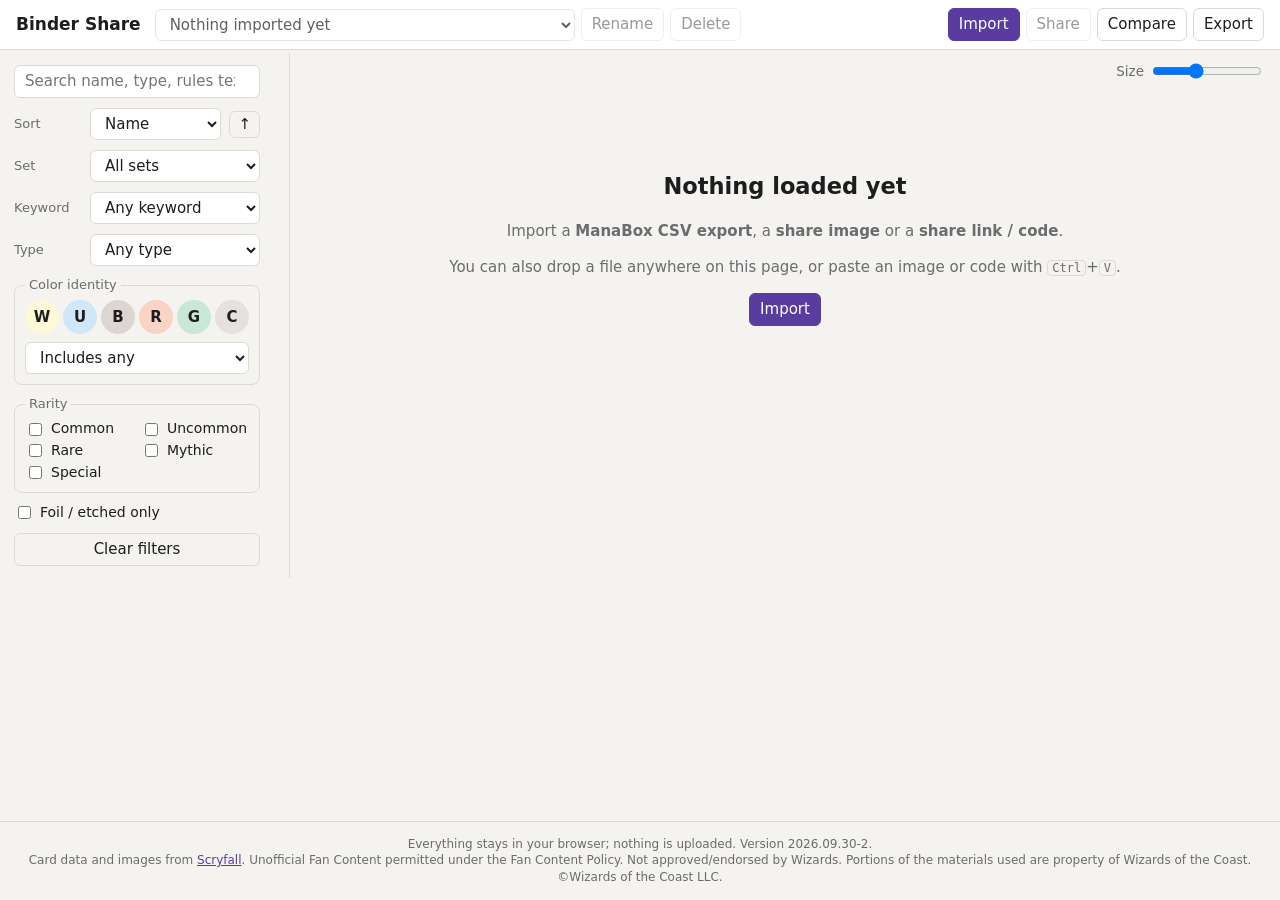
==== commit 65e532d8: "number of cards visual change" ====
--- a/index.html
+++ b/index.html
@@ -5,8 +5,8 @@
 <meta name="viewport" content="width=device-width, initial-scale=1">
 <title>Binder Share</title>
 <meta name="description" content="View, filter and share Magic: The Gathering collections from ManaBox CSV exports. No accounts, nothing stored on a server.">
-<meta name="app-version" content="2026.09.29-3">
-<link rel="stylesheet" href="style.css?v=2026.09.29-3">
+<meta name="app-version" content="2026.09.30-2">
+<link rel="stylesheet" href="style.css?v=2026.09.30-2">
 </head>
 <body>
 <header class="topbar">
@@ -234,6 +234,6 @@
 
 <script src="vendor/qrcode-generator.js?v=2.0.4"></script>
 <script src="vendor/zxing-reader.js?v=3.1.4"></script>
-<script src="app.js?v=2026.09.29-3"></script>
+<script src="app.js?v=2026.09.30-2"></script>
 </body>
 </html>
--- a/style.css
+++ b/style.css
@@ -96,7 +96,18 @@
   position: absolute; font-size: 12px; font-weight: 700; color: #fff; border-radius: 10px; padding: 2px 7px;
   pointer-events: none;
 }
-.badge { top: 5%; right: 6%; background: rgba(0,0,0,.78); }
+/* quantity: a half-transparent white ball above the middle of the card picture, scaled with the card size */
+.tile .art { container-type: inline-size; }
+.badge {
+  top: 40%; left: 50%; transform: translate(-50%, -50%); width: 42cqw; aspect-ratio: 1; padding: 0; border-radius: 50%;
+  display: flex; align-items: center; justify-content: center; opacity: .5;
+  background: #fff; color: #000; box-shadow: 0 2px 8px rgba(0,0,0,.6);
+}
+.badge b {
+  width: 56%; display: flex; align-items: center; justify-content: center; font-size: 15cqw; font-weight: 800; line-height: 1;
+}
+.badge.l3 b { font-size: 10cqw; } .badge.l4 b { font-size: 8cqw; } .badge.l5 b { font-size: 6.5cqw; }
+.badge.l3 b, .badge.l4 b, .badge.l5 b { letter-spacing: -.03em; }
 .foil { bottom: 4%; left: 6%; background: rgba(90,60,160,.92); }
 .cap { display: flex; align-items: center; gap: 4px; margin-top: 4px; font-size: 12px; color: var(--muted); }
 .cap .meta { flex: 1; min-width: 0; overflow: hidden; }
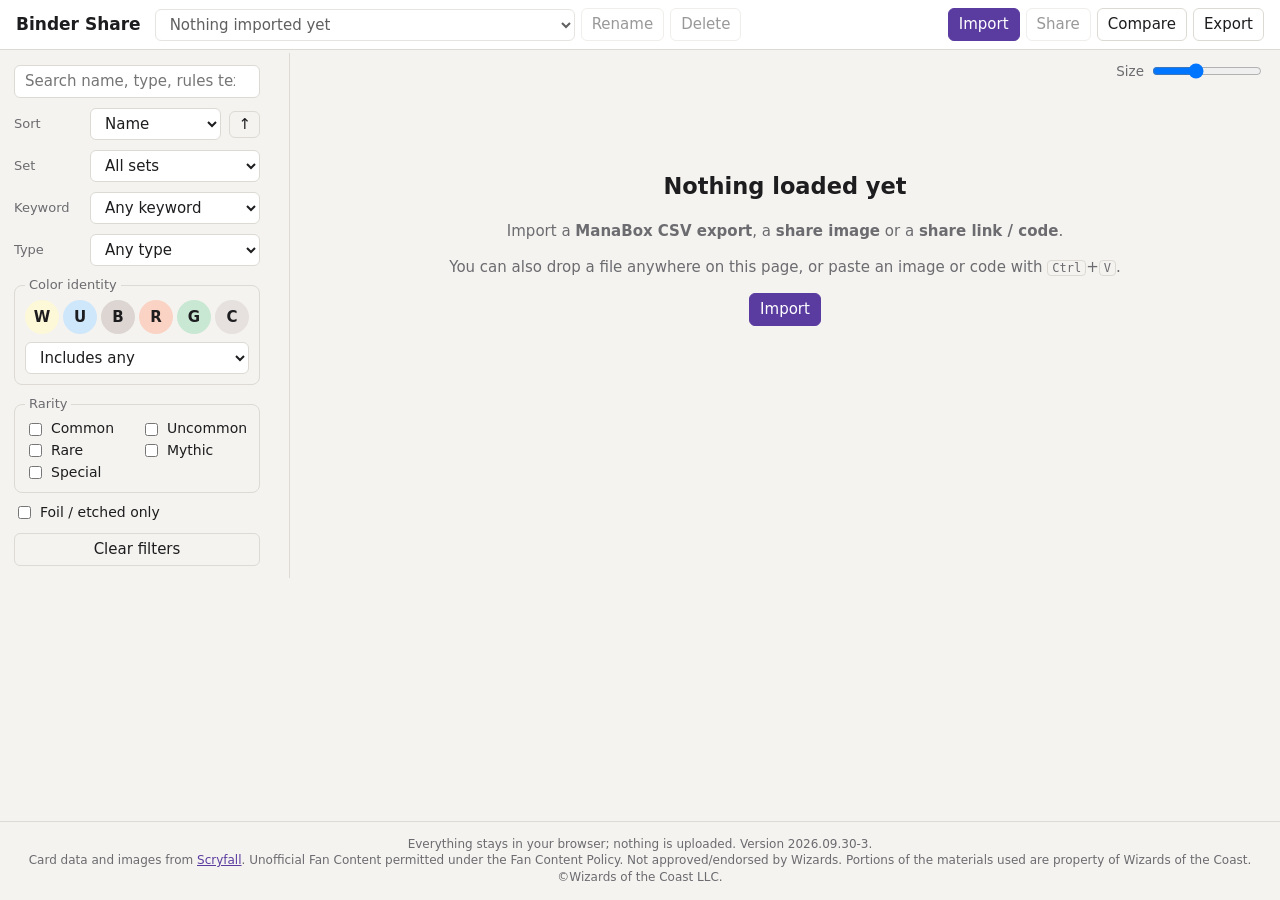
==== commit dd532ae6: "UI tweaks" ====
--- a/index.html
+++ b/index.html
@@ -5,8 +5,8 @@
 <meta name="viewport" content="width=device-width, initial-scale=1">
 <title>Binder Share</title>
 <meta name="description" content="View, filter and share Magic: The Gathering collections from ManaBox CSV exports. No accounts, nothing stored on a server.">
-<meta name="app-version" content="2026.09.30-2">
-<link rel="stylesheet" href="style.css?v=2026.09.30-2">
+<meta name="app-version" content="2026.09.30-3">
+<link rel="stylesheet" href="style.css?v=2026.09.30-3">
 </head>
 <body>
 <header class="topbar">
@@ -234,6 +234,6 @@
 
 <script src="vendor/qrcode-generator.js?v=2.0.4"></script>
 <script src="vendor/zxing-reader.js?v=3.1.4"></script>
-<script src="app.js?v=2026.09.30-2"></script>
+<script src="app.js?v=2026.09.30-3"></script>
 </body>
 </html>
--- a/style.css
+++ b/style.css
@@ -96,15 +96,15 @@
   position: absolute; font-size: 12px; font-weight: 700; color: #fff; border-radius: 10px; padding: 2px 7px;
   pointer-events: none;
 }
-/* quantity: a half-transparent white ball above the middle of the card picture, scaled with the card size */
+/* quantity: a half-transparent white ball in the upper part of the card picture, scaled with the card size */
 .tile .art { container-type: inline-size; }
 .badge {
-  top: 40%; left: 50%; transform: translate(-50%, -50%); width: 42cqw; aspect-ratio: 1; padding: 0; border-radius: 50%;
+  top: 30%; left: 50%; transform: translate(-50%, -50%); width: 30cqw; aspect-ratio: 1; padding: 0; border-radius: 50%;
   display: flex; align-items: center; justify-content: center; opacity: .5;
   background: #fff; color: #000; box-shadow: 0 2px 8px rgba(0,0,0,.6);
 }
 .badge b {
-  width: 56%; display: flex; align-items: center; justify-content: center; font-size: 15cqw; font-weight: 800; line-height: 1;
+  width: 90%; display: flex; align-items: center; justify-content: center; font-size: 15cqw; font-weight: 800; line-height: 1;
 }
 .badge.l3 b { font-size: 10cqw; } .badge.l4 b { font-size: 8cqw; } .badge.l5 b { font-size: 6.5cqw; }
 .badge.l3 b, .badge.l4 b, .badge.l5 b { letter-spacing: -.03em; }
